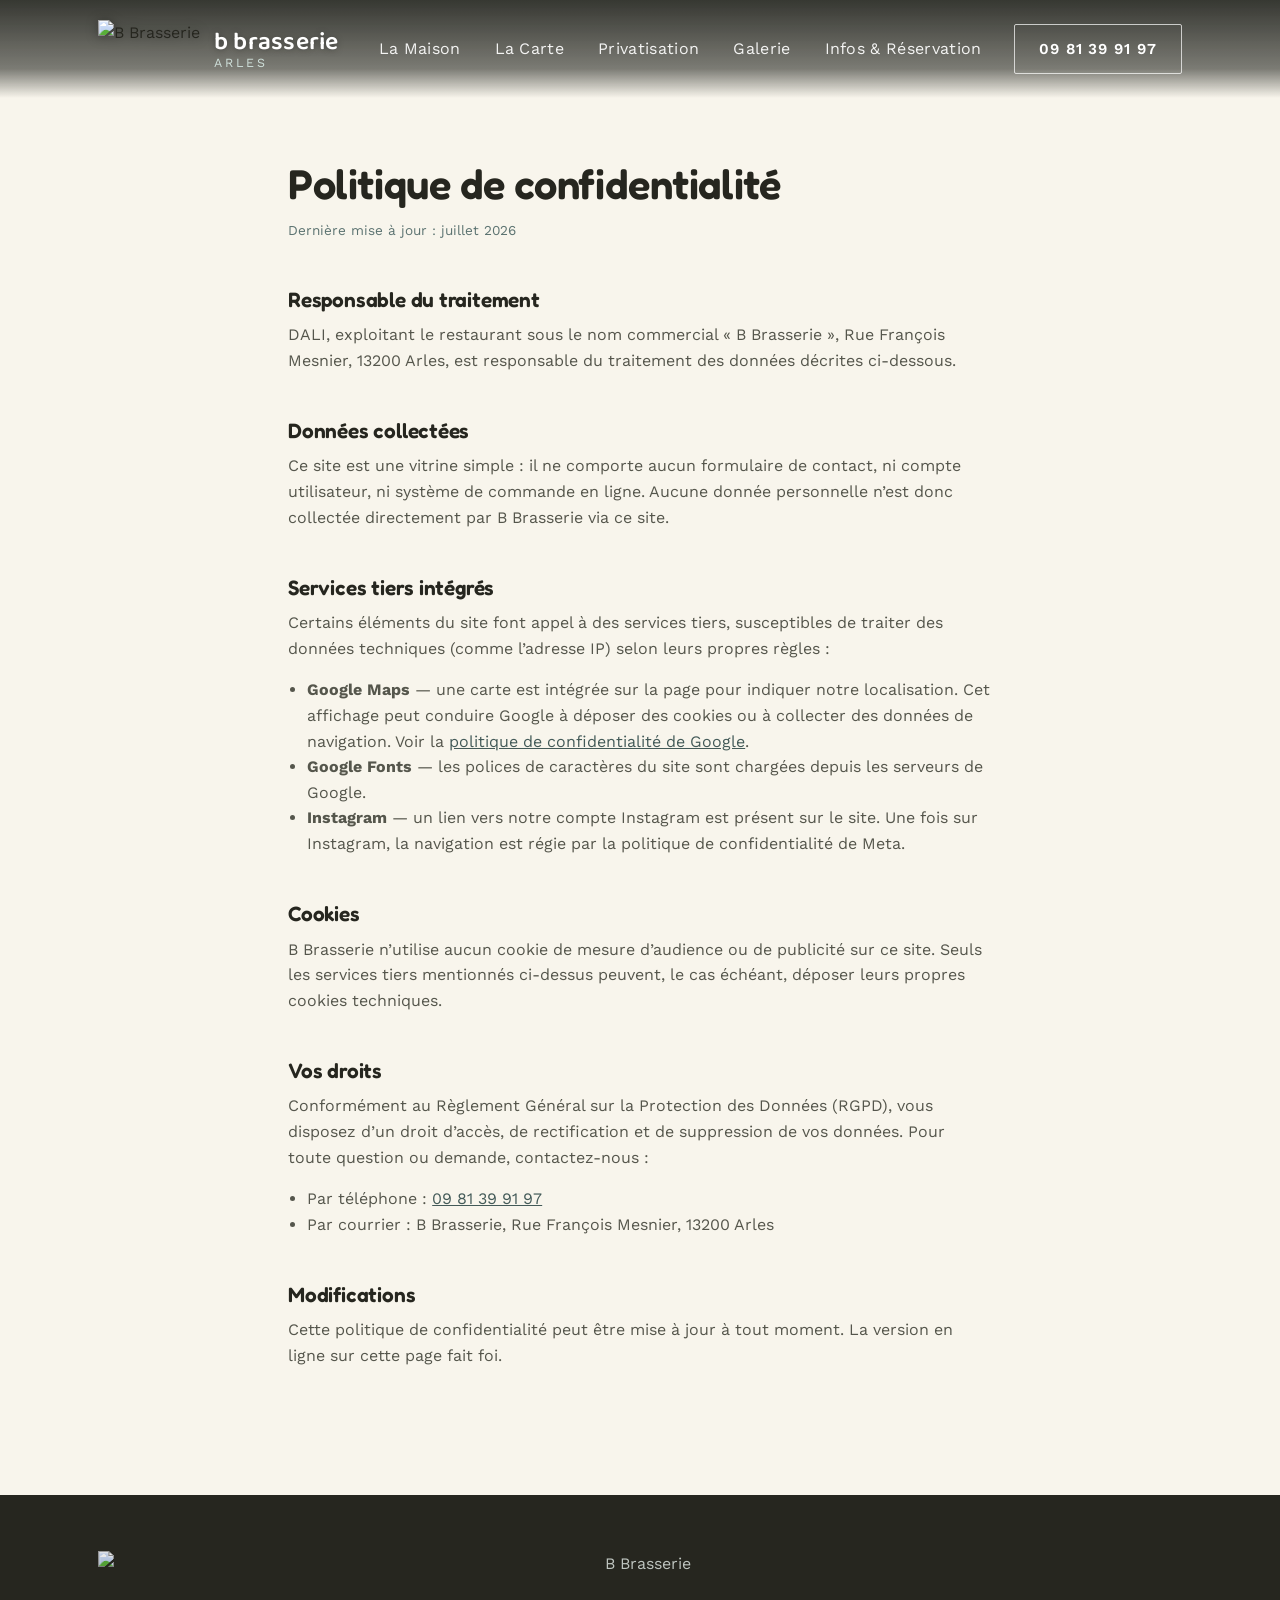
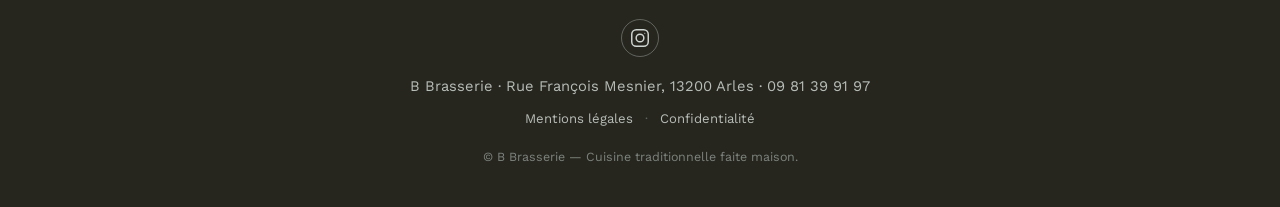
==== confidentialite.html @ b13457f0 "Ajoute un cache-busting sur style.css pour forcer le rechargement Le diaporama de la section La Mais" ====
<!DOCTYPE html>
<html lang="fr">
<head>
<meta charset="UTF-8">
<meta name="viewport" content="width=device-width, initial-scale=1.0">
<title>Politique de confidentialité — B Brasserie</title>
<meta name="description" content="Politique de confidentialité du site B Brasserie, restaurant à Arles.">
<link rel="icon" type="image/png" href="images/logo-ink.png">
<link rel="preconnect" href="https://fonts.googleapis.com">
<link rel="preconnect" href="https://fonts.gstatic.com" crossorigin>
<link href="https://fonts.googleapis.com/css2?family=Fredoka:wght@400;500;600;700&family=Baloo+2:wght@600;700&family=Work+Sans:wght@300;400;500;600&display=swap" rel="stylesheet">
<link rel="stylesheet" href="css/style.css?v=2">
</head>
<body>

<header class="site-header" id="site-header">
  <div class="wrap header-inner">
    <a href="index.html" class="brand">
      <img src="images/logo-cream.png" alt="B Brasserie" class="brand-mark brand-mark-light">
      <img src="images/logo-ink.png" alt="" aria-hidden="true" class="brand-mark brand-mark-dark">
      <span class="brand-text">
        <span class="brand-name">b brasserie</span>
        <span class="brand-place">Arles</span>
      </span>
    </a>

    <nav class="main-nav" id="main-nav">
      <a href="index.html#maison">La Maison</a>
      <a href="index.html#carte">La Carte</a>
      <a href="index.html#privatisation">Privatisation</a>
      <a href="index.html#galerie">Galerie</a>
      <a href="index.html#infos">Infos &amp; Réservation</a>
    </nav>

    <a href="tel:0981399197" class="btn btn-ghost header-call">
      <span>09 81 39 91 97</span>
    </a>

    <button class="nav-toggle" id="nav-toggle" aria-label="Ouvrir le menu" aria-expanded="false">
      <span></span><span></span><span></span>
    </button>
  </div>
</header>

<main>
  <section class="legal-page">
    <div class="wrap">
      <h1>Politique de confidentialité</h1>
      <p class="updated">Dernière mise à jour&nbsp;: juillet 2026</p>

      <h2>Responsable du traitement</h2>
      <p>DALI, exploitant le restaurant sous le nom commercial «&nbsp;B Brasserie&nbsp;», Rue François Mesnier, 13200 Arles, est responsable du traitement des données décrites ci-dessous.</p>

      <h2>Données collectées</h2>
      <p>Ce site est une vitrine simple&nbsp;: il ne comporte aucun formulaire de contact, ni compte utilisateur, ni système de commande en ligne. Aucune donnée personnelle n&rsquo;est donc collectée directement par B Brasserie via ce site.</p>

      <h2>Services tiers intégrés</h2>
      <p>Certains éléments du site font appel à des services tiers, susceptibles de traiter des données techniques (comme l&rsquo;adresse IP) selon leurs propres règles&nbsp;:</p>
      <ul>
        <li><strong>Google Maps</strong> — une carte est intégrée sur la page pour indiquer notre localisation. Cet affichage peut conduire Google à déposer des cookies ou à collecter des données de navigation. Voir la <a href="https://policies.google.com/privacy" target="_blank" rel="noopener">politique de confidentialité de Google</a>.</li>
        <li><strong>Google Fonts</strong> — les polices de caractères du site sont chargées depuis les serveurs de Google.</li>
        <li><strong>Instagram</strong> — un lien vers notre compte Instagram est présent sur le site. Une fois sur Instagram, la navigation est régie par la politique de confidentialité de Meta.</li>
      </ul>

      <h2>Cookies</h2>
      <p>B Brasserie n&rsquo;utilise aucun cookie de mesure d&rsquo;audience ou de publicité sur ce site. Seuls les services tiers mentionnés ci-dessus peuvent, le cas échéant, déposer leurs propres cookies techniques.</p>

      <h2>Vos droits</h2>
      <p>Conformément au Règlement Général sur la Protection des Données (RGPD), vous disposez d&rsquo;un droit d&rsquo;accès, de rectification et de suppression de vos données. Pour toute question ou demande, contactez-nous&nbsp;:</p>
      <ul>
        <li>Par téléphone&nbsp;: <a href="tel:0981399197">09 81 39 91 97</a></li>
        <li>Par courrier&nbsp;: B Brasserie, Rue François Mesnier, 13200 Arles</li>
      </ul>

      <h2>Modifications</h2>
      <p>Cette politique de confidentialité peut être mise à jour à tout moment. La version en ligne sur cette page fait foi.</p>
    </div>
  </section>
</main>

<footer class="site-footer">
  <div class="wrap footer-inner">
    <img src="images/logo-cream.png" alt="B Brasserie" class="footer-mark">
    <a href="https://www.instagram.com/b_brasserie_/" class="social-link" target="_blank" rel="noopener" aria-label="B Brasserie sur Instagram">
      <svg viewBox="0 0 24 24" width="22" height="22" fill="none" stroke="currentColor" stroke-width="1.6" stroke-linecap="round" stroke-linejoin="round"><rect x="3" y="3" width="18" height="18" rx="5"/><circle cx="12" cy="12" r="4.2"/><circle cx="17.2" cy="6.8" r=".6" fill="currentColor" stroke="none"/></svg>
    </a>
    <p>B Brasserie &middot; Rue François Mesnier, 13200 Arles &middot; 09 81 39 91 97</p>
    <p class="footer-links">
      <a href="mentions-legales.html">Mentions légales</a>
      <span aria-hidden="true">&middot;</span>
      <a href="confidentialite.html">Confidentialité</a>
    </p>
    <p class="footer-fine">&copy; <span id="year"></span> B Brasserie — Cuisine traditionnelle faite maison.</p>
  </div>
</footer>

<script src="js/script.js"></script>
</body>
</html>
---- css/style.css ----
/* ---------- Tokens ---------- */
:root{
  --ink: #26261f;
  --ink-soft: #55564c;
  --cream: #f8f5ec;
  --cream-2: #efe8d8;
  --sage: #5c7371;
  --sage-dark: #435a58;
  --sage-light: #93a9a4;
  --line: #ddd4bd;
  --serif: "Fredoka", "Work Sans", sans-serif;
  --brand-font: "Baloo 2", "Fredoka", sans-serif;
  --sans: "Work Sans", "Helvetica Neue", Arial, sans-serif;
  --container: 1140px;
  --radius: 2px;
}

*, *::before, *::after{ box-sizing: border-box; }
html{ scroll-behavior: smooth; }
body{
  margin:0;
  font-family: var(--sans);
  color: var(--ink);
  background: var(--cream);
  font-weight: 400;
  line-height: 1.6;
  -webkit-font-smoothing: antialiased;
}
img{ max-width:100%; display:block; }
a{ color: inherit; text-decoration: none; }
h1,h2,h3{ font-family: var(--serif); font-weight: 600; line-height: 1.15; margin: 0 0 .5em; color: var(--ink); letter-spacing: -.01em; }
p{ margin: 0 0 1em; color: var(--ink-soft); }

.wrap{
  max-width: var(--container);
  margin: 0 auto;
  padding: 0 28px;
}

.eyebrow{
  font-family: var(--sans);
  text-transform: uppercase;
  letter-spacing: .18em;
  font-size: .72rem;
  color: var(--sage);
  font-weight: 600;
  margin-bottom: .8em;
}
.center{ text-align:center; }
h2.center{ max-width: 640px; margin-left:auto; margin-right:auto; }

/* ---------- Buttons ---------- */
.btn{
  display:inline-flex;
  align-items:center;
  justify-content:center;
  padding: .95em 2em;
  font-size: .85rem;
  letter-spacing: .06em;
  text-transform: uppercase;
  font-weight: 600;
  border-radius: var(--radius);
  border: 1px solid transparent;
  transition: background .25s ease, color .25s ease, border-color .25s ease;
  cursor:pointer;
}
.btn-solid{ background: var(--sage); color:#fff; }
.btn-solid:hover{ background: var(--sage-dark); }
.btn-outline{ border-color: rgba(255,255,255,.7); color:#fff; }
.btn-outline:hover{ background: rgba(255,255,255,.12); }
.btn-outline-dark{ border-color: var(--sage); color: var(--sage); }
.btn-outline-dark:hover{ background: var(--sage); color:#fff; }
.btn-ghost{ border-color: var(--line); color: var(--ink); padding: .6em 1.3em; font-size:.78rem; }
.btn-ghost:hover{ border-color: var(--sage); color: var(--sage); }

/* ---------- Header ---------- */
.site-header{
  position: fixed;
  top:0; left:0; right:0;
  z-index: 100;
  background: linear-gradient(to bottom, rgba(20,22,17,.85) 0%, rgba(20,22,17,.55) 70%, rgba(20,22,17,0) 100%);
  transition: background .3s ease, box-shadow .3s ease, padding .3s ease;
  padding: 20px 0;
}
.site-header.is-scrolled{
  background: rgba(248,245,236,.95);
  backdrop-filter: blur(6px);
  box-shadow: 0 1px 0 var(--line);
  padding: 14px 0;
}
.header-inner{
  display:flex;
  align-items:center;
  gap: 32px;
}
.brand{ display:flex; align-items:center; gap:14px; margin-right:auto; }
.brand-mark{ height:58px; width:auto; object-fit:contain; transition: height .3s ease; filter: drop-shadow(0 1px 6px rgba(0,0,0,.35)); }
.brand-mark-dark{ display:none; filter:none; }
.site-header.is-scrolled .brand-mark{ height:46px; }
.site-header.is-scrolled .brand-mark-light{ display:none; }
.site-header.is-scrolled .brand-mark-dark{ display:block; }
.brand-text{ display:flex; flex-direction:column; line-height:1.15; }
.brand-name{ font-family: var(--brand-font); font-size: 1.55rem; font-weight:600; letter-spacing:.01em; color:#fff; transition: color .3s ease; text-shadow: 0 1px 6px rgba(0,0,0,.35); }
.site-header.is-scrolled .brand-name{ text-shadow:none; }
.brand-place{ font-size:.78rem; letter-spacing:.24em; text-transform:uppercase; color: #cfe0da; transition: color .3s ease; }

.main-nav{ display:flex; gap: 34px; }
.main-nav a{
  font-size:1rem;
  letter-spacing:.02em;
  color: rgba(255,255,255,.92);
  position:relative;
  padding: 4px 0;
  transition: color .3s ease;
}
.main-nav a:hover{ color: #fff; }

.header-call{ white-space:nowrap; border-color: rgba(255,255,255,.7); color:#fff; font-size:.95rem; padding: .75em 1.6em; }

.nav-toggle{
  display:none;
  flex-direction:column;
  justify-content:center;
  gap:6px;
  width:40px; height:40px;
  background:none; border:none; cursor:pointer;
  padding:0;
}
.nav-toggle span{ display:block; height:3px; background: #fff; border-radius:2px; transition: background .3s ease; }

/* Scrolled (solid) header state */
.site-header.is-scrolled .brand-name{ color: var(--ink); }
.site-header.is-scrolled .brand-place{ color: var(--sage); }
.site-header.is-scrolled .main-nav a{ color: var(--ink-soft); }
.site-header.is-scrolled .main-nav a:hover{ color: var(--sage-dark); }
.site-header.is-scrolled .header-call{ border-color: var(--line); color: var(--ink); }
.site-header.is-scrolled .nav-toggle span{ background: var(--ink); }

/* ---------- Hero ---------- */
.hero{
  position:relative;
  min-height: 100vh;
  background-size: cover;
  background-position: center;
  display:flex;
  align-items:center;
  justify-content:center;
  text-align:center;
  color:#fff;
}
.hero-overlay{
  position:absolute; inset:0;
  background: linear-gradient(180deg, rgba(38,44,40,.55) 0%, rgba(38,44,40,.62) 55%, rgba(38,44,40,.78) 100%);
}
.hero-content{
  position:relative;
  z-index:2;
  max-width: 620px;
  padding: 0 24px;
  display:flex;
  flex-direction:column;
  align-items:center;
}
.hero-mark{ height:190px; width:auto; object-fit:contain; margin-bottom: 28px; filter: drop-shadow(0 2px 14px rgba(0,0,0,.4)); }
.hero .eyebrow{ color: #dfe6e2; }
.hero h1{
  font-family: var(--brand-font);
  color:#fff;
  font-size: clamp(2.6rem, 6vw, 4.2rem);
  margin-bottom:.25em;
  letter-spacing:.01em;
}
.hero-sub{
  color: #ece7d8;
  font-size: 1.05rem;
  max-width: 460px;
  margin: 0 auto 2em;
}
.hero-actions{ display:flex; gap:16px; flex-wrap:wrap; justify-content:center; margin-top: .5em; }

/* ---------- Sections ---------- */
.section{ padding: 110px 0; }
.section-alt{ background: var(--cream-2); }

.split{
  display:grid;
  grid-template-columns: 1.05fr 1fr;
  gap: 70px;
  align-items:center;
}
.split-reverse .split-media{ order:2; }
.split-reverse .split-text{ order:1; }
.split-media img, .split-media iframe{
  width:100%;
  height: 460px;
  object-fit:cover;
  border-radius: var(--radius);
  border:0;
}

/* Featured photo treatment (La Maison, Privatisation) */
.split-photo img{
  height: 580px;
  border: 1px solid var(--line);
  border-radius: 8px;
  box-shadow: 0 20px 45px rgba(38,44,40,.18);
}

/* Auto-rotating photo slideshow (La Maison) */
.split-photo .slideshow{
  position: relative;
  height: 580px;
  border: 1px solid var(--line);
  border-radius: 8px;
  box-shadow: 0 20px 45px rgba(38,44,40,.18);
  overflow: hidden;
}
.split-photo .slideshow img{
  position: absolute;
  top: 0; left: 0;
  width: 100%;
  height: 100%;
  border: 0;
  border-radius: 0;
  box-shadow: none;
  opacity: 0;
  animation: slideshow-fade 9s infinite;
}
.split-photo .slideshow img:nth-child(1){ animation-delay: 0s; }
.split-photo .slideshow img:nth-child(2){ animation-delay: 3s; }
.split-photo .slideshow img:nth-child(3){ animation-delay: 6s; }

@keyframes slideshow-fade{
  0%, 30%{ opacity: 1; }
  40%, 100%{ opacity: 0; }
}

@media (prefers-reduced-motion: reduce){
  .split-photo .slideshow img{ animation: none; opacity: 0; }
  .split-photo .slideshow img:first-child{ opacity: 1; }
}
.split-text h2{ font-size: clamp(1.8rem, 3vw, 2.4rem); max-width: 480px; }
.split-text p{ max-width: 480px; }

/* ---------- Menu flip card ---------- */
.menu-flip-hint{ text-align:center; font-size:.92rem; margin-top:-.6em; margin-bottom:2.6em; }

.menu-flip{
  max-width: 940px;
  margin: 0 auto;
  perspective: 2200px;
}
.menu-flip-inner{
  position:relative;
  width:100%;
  aspect-ratio: 1000 / 707;
  transition: transform .9s cubic-bezier(.4,.15,.2,1);
  transform-style: preserve-3d;
  border-radius: 8px;
  box-shadow: 0 24px 60px rgba(38,44,40,.2);
}
.menu-flip.is-flipped .menu-flip-inner{ transform: rotateY(180deg); }

.menu-flip-face{
  position:absolute;
  inset:0;
  backface-visibility:hidden;
  -webkit-backface-visibility:hidden;
  border-radius:8px;
  overflow:hidden;
  background: var(--cream);
}
.menu-flip-face img{ width:100%; height:100%; object-fit:cover; display:block; }
.menu-flip-back{ transform: rotateY(180deg); }

.menu-flip-actions{ display:flex; justify-content:center; margin-top: 36px; }

/* ---------- Gallery ---------- */
.gallery-wrap{
  position:relative;
  margin-top: 46px;
}
.gallery{
  display:flex;
  gap: 18px;
  overflow-x:auto;
  scroll-snap-type: x mandatory;
  scroll-behavior:smooth;
  padding-bottom: 6px;
  scrollbar-width:none;
}
.gallery::-webkit-scrollbar{ display:none; }
.gallery img{
  flex:0 0 auto;
  width: 320px;
  height: 380px;
  object-fit:cover;
  border-radius: var(--radius);
  scroll-snap-align:start;
  transition: transform .5s ease;
}
.gallery img:hover{ transform: scale(1.03); }

.gallery-arrow{
  position:absolute;
  top:50%;
  translate: 0 -50%;
  width:48px; height:48px;
  border-radius:50%;
  border:1px solid var(--line);
  background: var(--cream);
  color: var(--ink);
  display:flex;
  align-items:center;
  justify-content:center;
  cursor:pointer;
  font-size:1.3rem;
  z-index:2;
  box-shadow: 0 8px 20px rgba(38,44,40,.12);
  transition: background .2s ease, color .2s ease, border-color .2s ease;
}
.gallery-arrow:hover{ background: var(--sage); border-color: var(--sage); color:#fff; }
.gallery-arrow-prev{ left:-24px; }
.gallery-arrow-next{ right:-24px; }

/* ---------- Reviews ---------- */
.reviews-rating{ font-family: var(--serif); font-weight:500; color: var(--sage-dark); font-size:1.05rem; margin-top:-.4em; margin-bottom:2.6em; }
.reviews-grid{
  display:grid;
  grid-template-columns: repeat(4, 1fr);
  gap: 20px;
  margin-bottom: 40px;
}
.review-card{
  background: var(--cream);
  border: 1px solid var(--line);
  border-radius: 8px;
  padding: 24px 22px;
  display:flex;
  flex-direction:column;
}
.review-stars{ color: var(--sage); letter-spacing:.1em; font-size:.85rem; margin-bottom:12px; }
.review-quote{ font-size:.9rem; color: var(--ink-soft); flex:1; margin-bottom:14px; }
.review-author{ font-family: var(--serif); font-weight:500; font-size:.92rem; color: var(--ink); margin:0; }

/* ---------- Info list ---------- */
.info-list{
  display:grid;
  gap: 20px;
  margin: 30px 0 34px;
  max-width: 480px;
}
.info-list > div{ display:flex; gap: 18px; border-bottom:1px solid var(--line); padding-bottom:16px; }
.info-list dt{
  font-size:.7rem;
  text-transform:uppercase;
  letter-spacing:.12em;
  color: var(--sage);
  font-weight:600;
  width: 110px;
  flex-shrink:0;
  padding-top:2px;
}
.info-list dd{ margin:0; font-size:1rem; color: var(--ink); }
.info-list dd a:hover{ color: var(--sage-dark); }

.social-link-inline{ display:inline-flex; align-items:center; gap:8px; color: var(--ink); }
.social-link-inline:hover{ color: var(--sage-dark); }

/* ---------- Footer ---------- */
.site-footer{
  background: var(--ink);
  color: #cfd6d1;
  padding: 56px 0 34px;
  text-align:center;
}
.footer-mark{ height:52px; width:auto; object-fit:contain; margin: 0 auto 16px; opacity:.9; }
.social-link{
  display:inline-flex;
  align-items:center;
  justify-content:center;
  width:38px; height:38px;
  border-radius:50%;
  border:1px solid rgba(207,214,209,.35);
  color:#cfd6d1;
  margin-bottom: 18px;
  transition: border-color .2s ease, color .2s ease;
}
.social-link:hover{ color:#fff; border-color: var(--sage-light); }
.footer-inner p{ color:#b7bdb7; margin: 0 0 6px; font-size:.92rem; }
.footer-links{ font-size:.82rem !important; margin-top:10px !important; }
.footer-links a{ color:#b7bdb7; }
.footer-links a:hover{ color:#fff; }
.footer-links span{ color:#5c6560; margin: 0 8px; }
.footer-fine{ font-size:.78rem !important; color:#7c837c !important; margin-top:18px !important; }

/* ---------- Legal pages ---------- */
.legal-page{ padding: 160px 0 110px; }
.legal-page .wrap{ max-width: 760px; }
.legal-page h1{ font-size: clamp(2rem, 4vw, 2.6rem); margin-bottom:.3em; }
.legal-page .updated{ color: var(--sage); font-size:.85rem; margin-bottom: 3em; }
.legal-page h2{ font-size: 1.3rem; margin-top: 2.2em; }
.legal-page p, .legal-page li{ color: var(--ink-soft); }
.legal-page ul{ padding-left: 1.2em; margin: 0 0 1em; }
.legal-page a{ color: var(--sage-dark); text-decoration: underline; }
.legal-page a:hover{ color: var(--sage); }

/* ---------- Responsive ---------- */
@media (max-width: 960px){
  .split{ grid-template-columns: 1fr; gap: 36px; }
  .split-reverse .split-media{ order:1; }
  .split-reverse .split-text{ order:2; }
  .gallery img{ width: 260px; height: 320px; }
  .split-photo img{ height: 440px; }
  .split-photo .slideshow{ height: 440px; }
  .reviews-grid{ grid-template-columns: 1fr 1fr; }
}

@media (max-width: 800px){
  .main-nav{
    position:absolute;
    top: 100%;
    left:0; right:0;
    background: var(--cream);
    flex-direction:column;
    gap:0;
    padding: 8px 28px 18px;
    box-shadow: 0 8px 16px rgba(0,0,0,.06);
    display:none;
  }
  .main-nav.is-open{ display:flex; }
  .main-nav a{ padding: 12px 0; border-bottom: 1px solid var(--line); color: var(--ink-soft) !important; }
  .header-call{ display:none; }
  .nav-toggle{ display:flex; }
  .section{ padding: 74px 0; }
  .split-media img, .split-media iframe{ height: 300px; }
  .split-photo img{ height: 320px; }
  .split-photo .slideshow{ height: 320px; }
}

@media (max-width: 560px){
  .gallery img{ width: 220px; height: 270px; }
  .gallery-arrow{ width:40px; height:40px; font-size:1.1rem; }
  .gallery-arrow-prev{ left:4px; }
  .gallery-arrow-next{ right:4px; }
  .hero-actions{ flex-direction:column; width:100%; }
  .hero-actions .btn{ width:100%; }
  .info-list > div{ flex-direction:column; gap:4px; }
  .info-list dt{ width:auto; }
  .reviews-grid{ grid-template-columns: 1fr; }
}
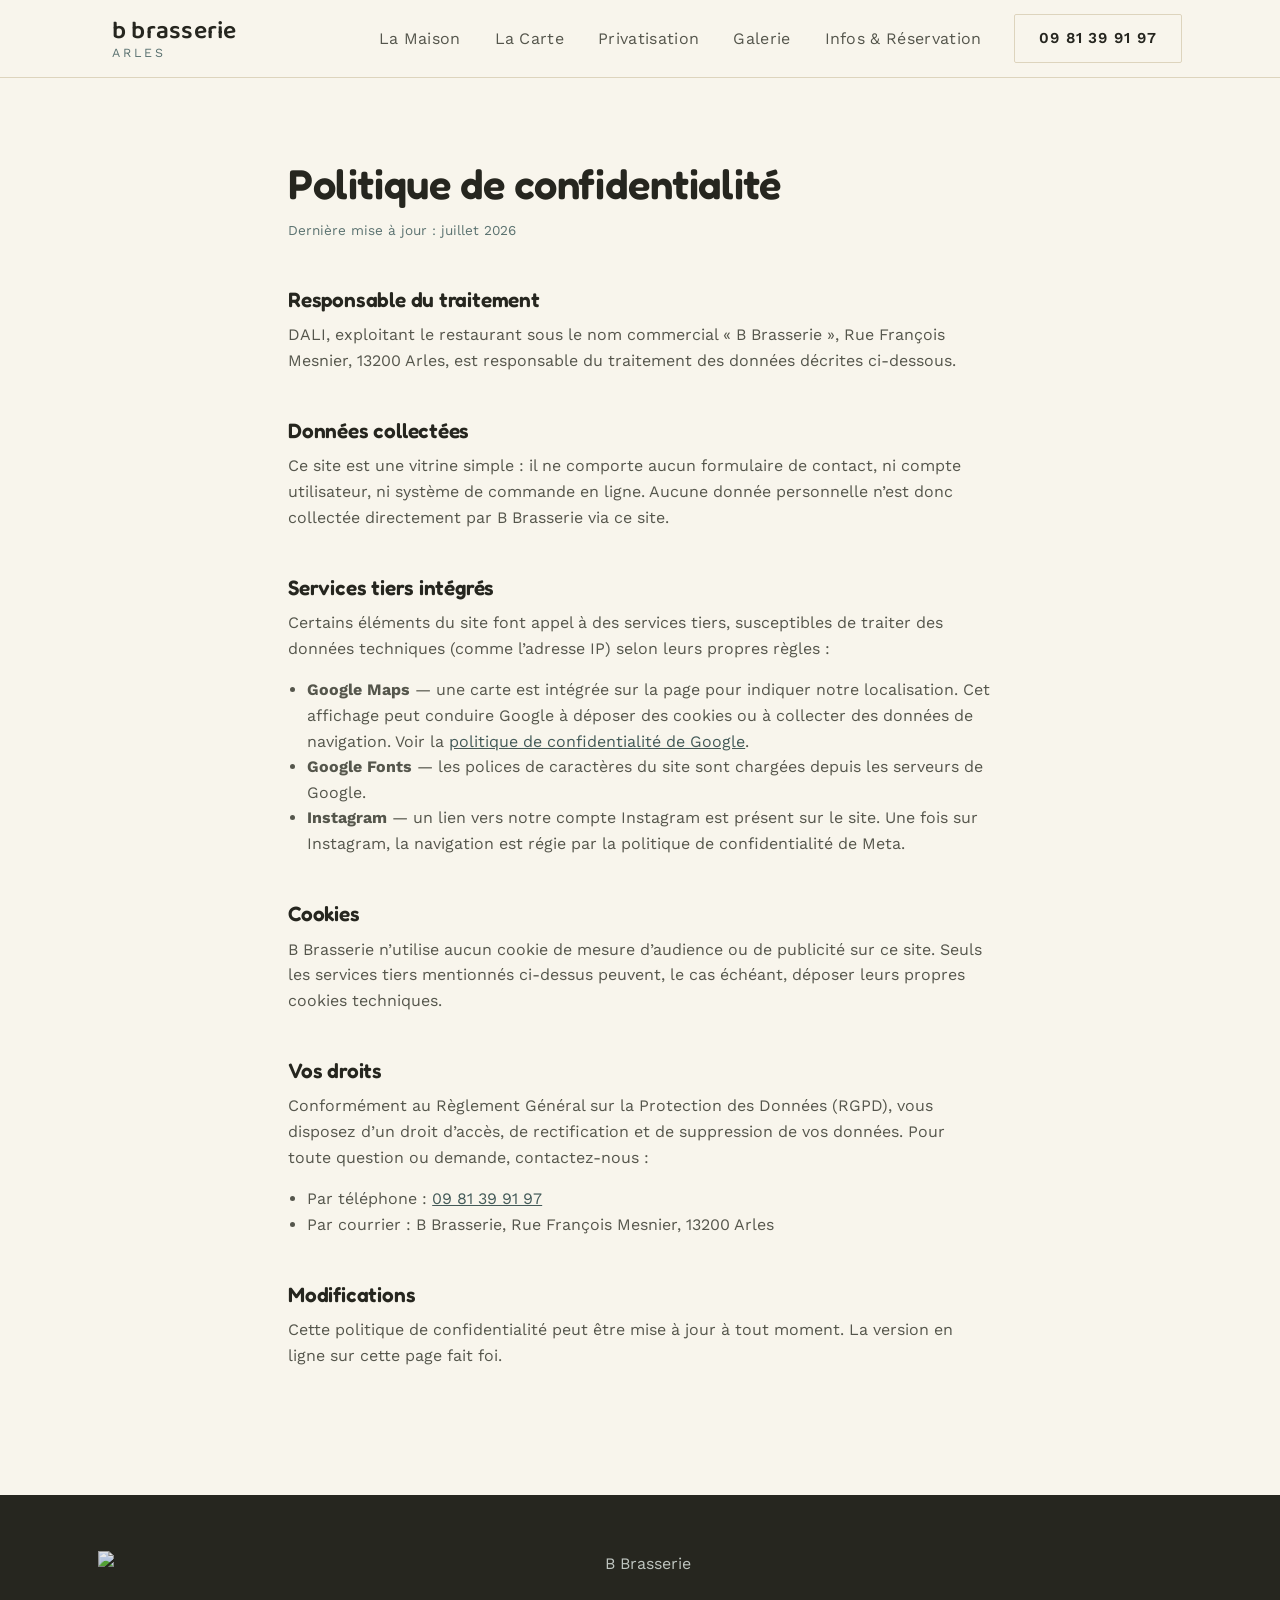
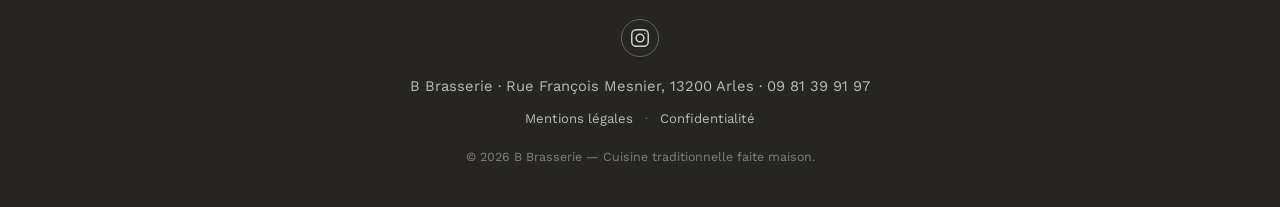
==== commit 2e75be2c: "Remplace le carrousel à flèches de la Galerie par un défilement infini Défilement automatique contin" ====
--- a/confidentialite.html
+++ b/confidentialite.html
@@ -9,7 +9,7 @@
 <link rel="preconnect" href="https://fonts.googleapis.com">
 <link rel="preconnect" href="https://fonts.gstatic.com" crossorigin>
 <link href="https://fonts.googleapis.com/css2?family=Fredoka:wght@400;500;600;700&family=Baloo+2:wght@600;700&family=Work+Sans:wght@300;400;500;600&display=swap" rel="stylesheet">
-<link rel="stylesheet" href="css/style.css?v=2">
+<link rel="stylesheet" href="css/style.css?v=4">
 </head>
 <body>
 
@@ -94,6 +94,6 @@
   </div>
 </footer>
 
-<script src="js/script.js"></script>
+<script src="js/script.js?v=2"></script>
 </body>
 </html>
--- a/css/style.css
+++ b/css/style.css
@@ -239,6 +239,18 @@
   .split-photo .slideshow img{ animation: none; opacity: 0; }
   .split-photo .slideshow img:first-child{ opacity: 1; }
 }
+
+/* 4-photo variant (Privatisation) */
+.split-photo .slideshow-4 img{ animation: slideshow-fade-4 12s infinite; }
+.split-photo .slideshow-4 img:nth-child(1){ animation-delay: 0s; }
+.split-photo .slideshow-4 img:nth-child(2){ animation-delay: 3s; }
+.split-photo .slideshow-4 img:nth-child(3){ animation-delay: 6s; }
+.split-photo .slideshow-4 img:nth-child(4){ animation-delay: 9s; }
+
+@keyframes slideshow-fade-4{
+  0%, 22%{ opacity: 1; }
+  30%, 100%{ opacity: 0; }
+}
 .split-text h2{ font-size: clamp(1.8rem, 3vw, 2.4rem); max-width: 480px; }
 .split-text p{ max-width: 480px; }
 
@@ -279,49 +291,34 @@
 .gallery-wrap{
   position:relative;
   margin-top: 46px;
+  width: 100vw;
+  margin-left: calc(50% - 50vw);
+  margin-right: calc(50% - 50vw);
 }
 .gallery{
   display:flex;
   gap: 18px;
   overflow-x:auto;
-  scroll-snap-type: x mandatory;
-  scroll-behavior:smooth;
+  scroll-behavior:auto;
+  cursor: grab;
   padding-bottom: 6px;
+  padding-left: max(28px, calc(50% - (var(--container) / 2) + 28px));
+  padding-right: max(28px, calc(50% - (var(--container) / 2) + 28px));
   scrollbar-width:none;
 }
 .gallery::-webkit-scrollbar{ display:none; }
+.gallery.is-dragging{ cursor: grabbing; }
 .gallery img{
   flex:0 0 auto;
   width: 320px;
   height: 380px;
   object-fit:cover;
   border-radius: var(--radius);
-  scroll-snap-align:start;
   transition: transform .5s ease;
+  -webkit-user-drag: none;
+  user-select: none;
 }
 .gallery img:hover{ transform: scale(1.03); }
-
-.gallery-arrow{
-  position:absolute;
-  top:50%;
-  translate: 0 -50%;
-  width:48px; height:48px;
-  border-radius:50%;
-  border:1px solid var(--line);
-  background: var(--cream);
-  color: var(--ink);
-  display:flex;
-  align-items:center;
-  justify-content:center;
-  cursor:pointer;
-  font-size:1.3rem;
-  z-index:2;
-  box-shadow: 0 8px 20px rgba(38,44,40,.12);
-  transition: background .2s ease, color .2s ease, border-color .2s ease;
-}
-.gallery-arrow:hover{ background: var(--sage); border-color: var(--sage); color:#fff; }
-.gallery-arrow-prev{ left:-24px; }
-.gallery-arrow-next{ right:-24px; }
 
 /* ---------- Reviews ---------- */
 .reviews-rating{ font-family: var(--serif); font-weight:500; color: var(--sage-dark); font-size:1.05rem; margin-top:-.4em; margin-bottom:2.6em; }
@@ -440,9 +437,6 @@
 
 @media (max-width: 560px){
   .gallery img{ width: 220px; height: 270px; }
-  .gallery-arrow{ width:40px; height:40px; font-size:1.1rem; }
-  .gallery-arrow-prev{ left:4px; }
-  .gallery-arrow-next{ right:4px; }
   .hero-actions{ flex-direction:column; width:100%; }
   .hero-actions .btn{ width:100%; }
   .info-list > div{ flex-direction:column; gap:4px; }
